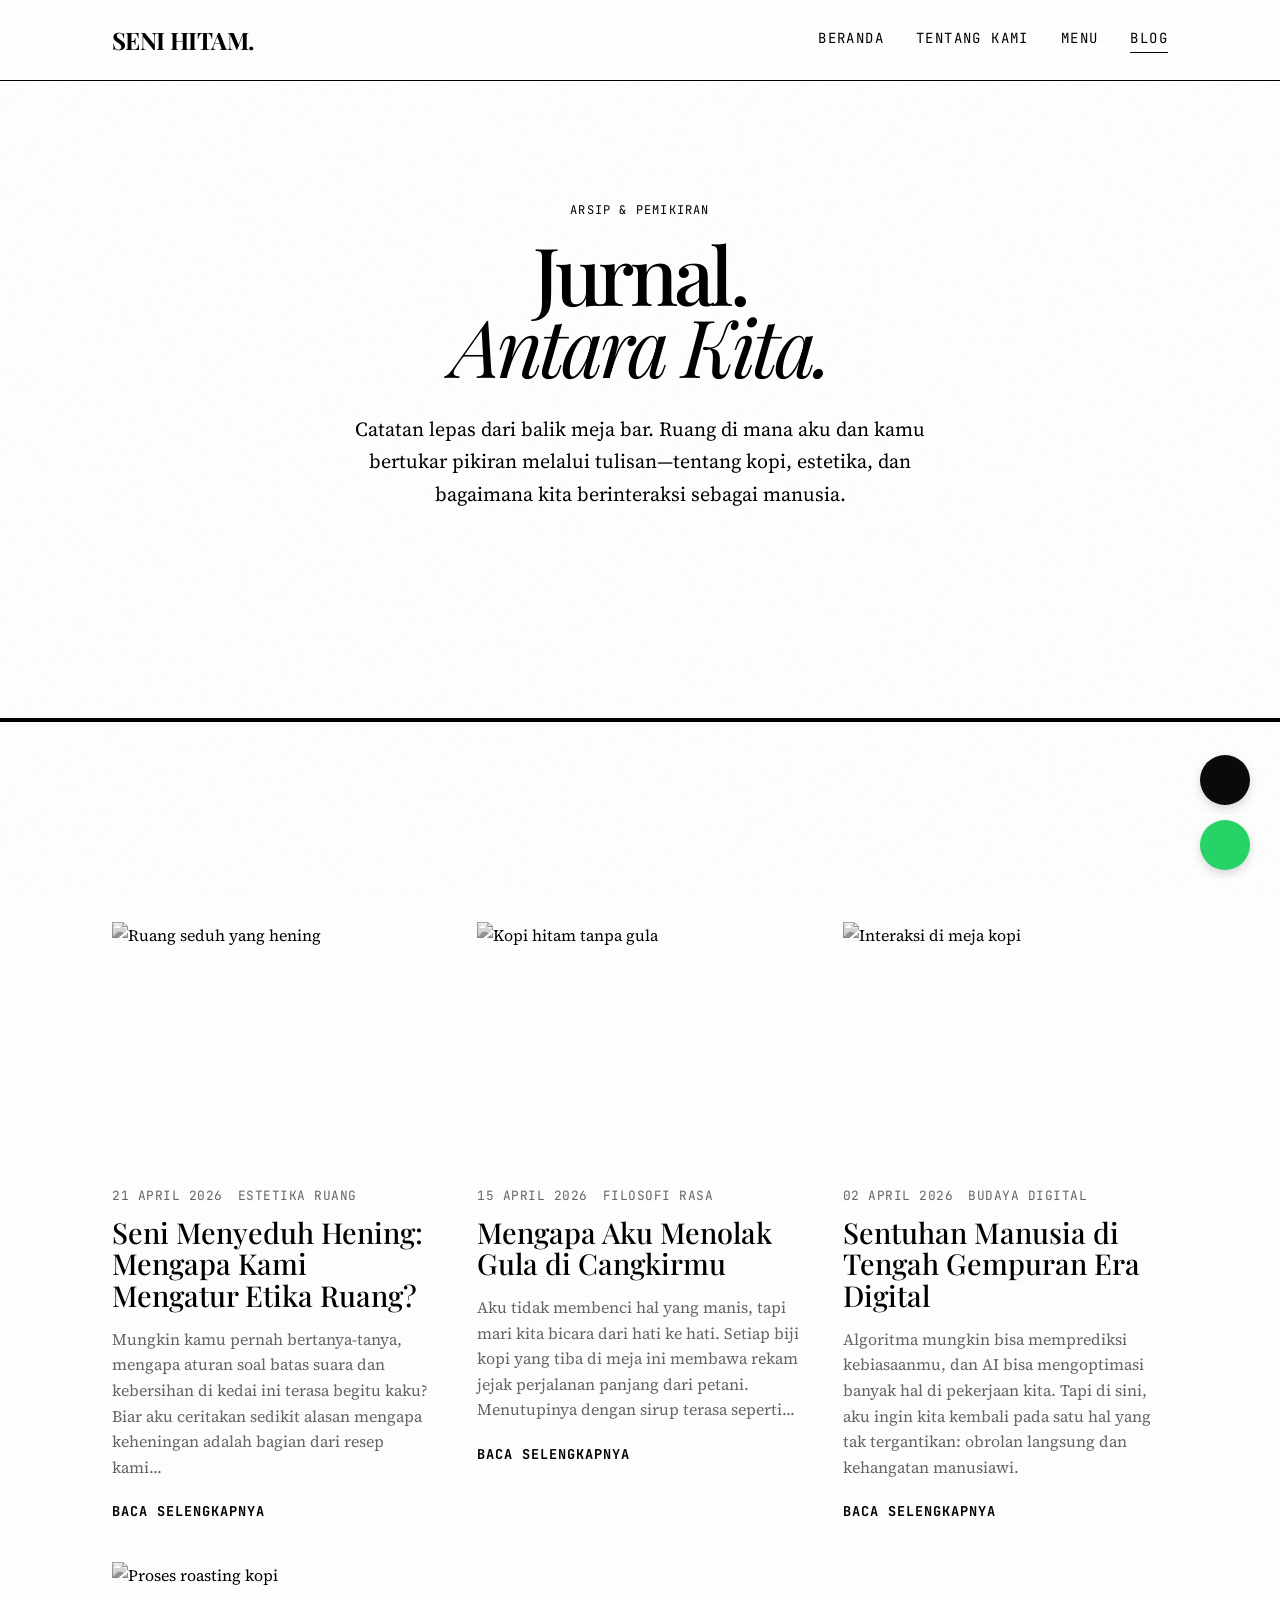
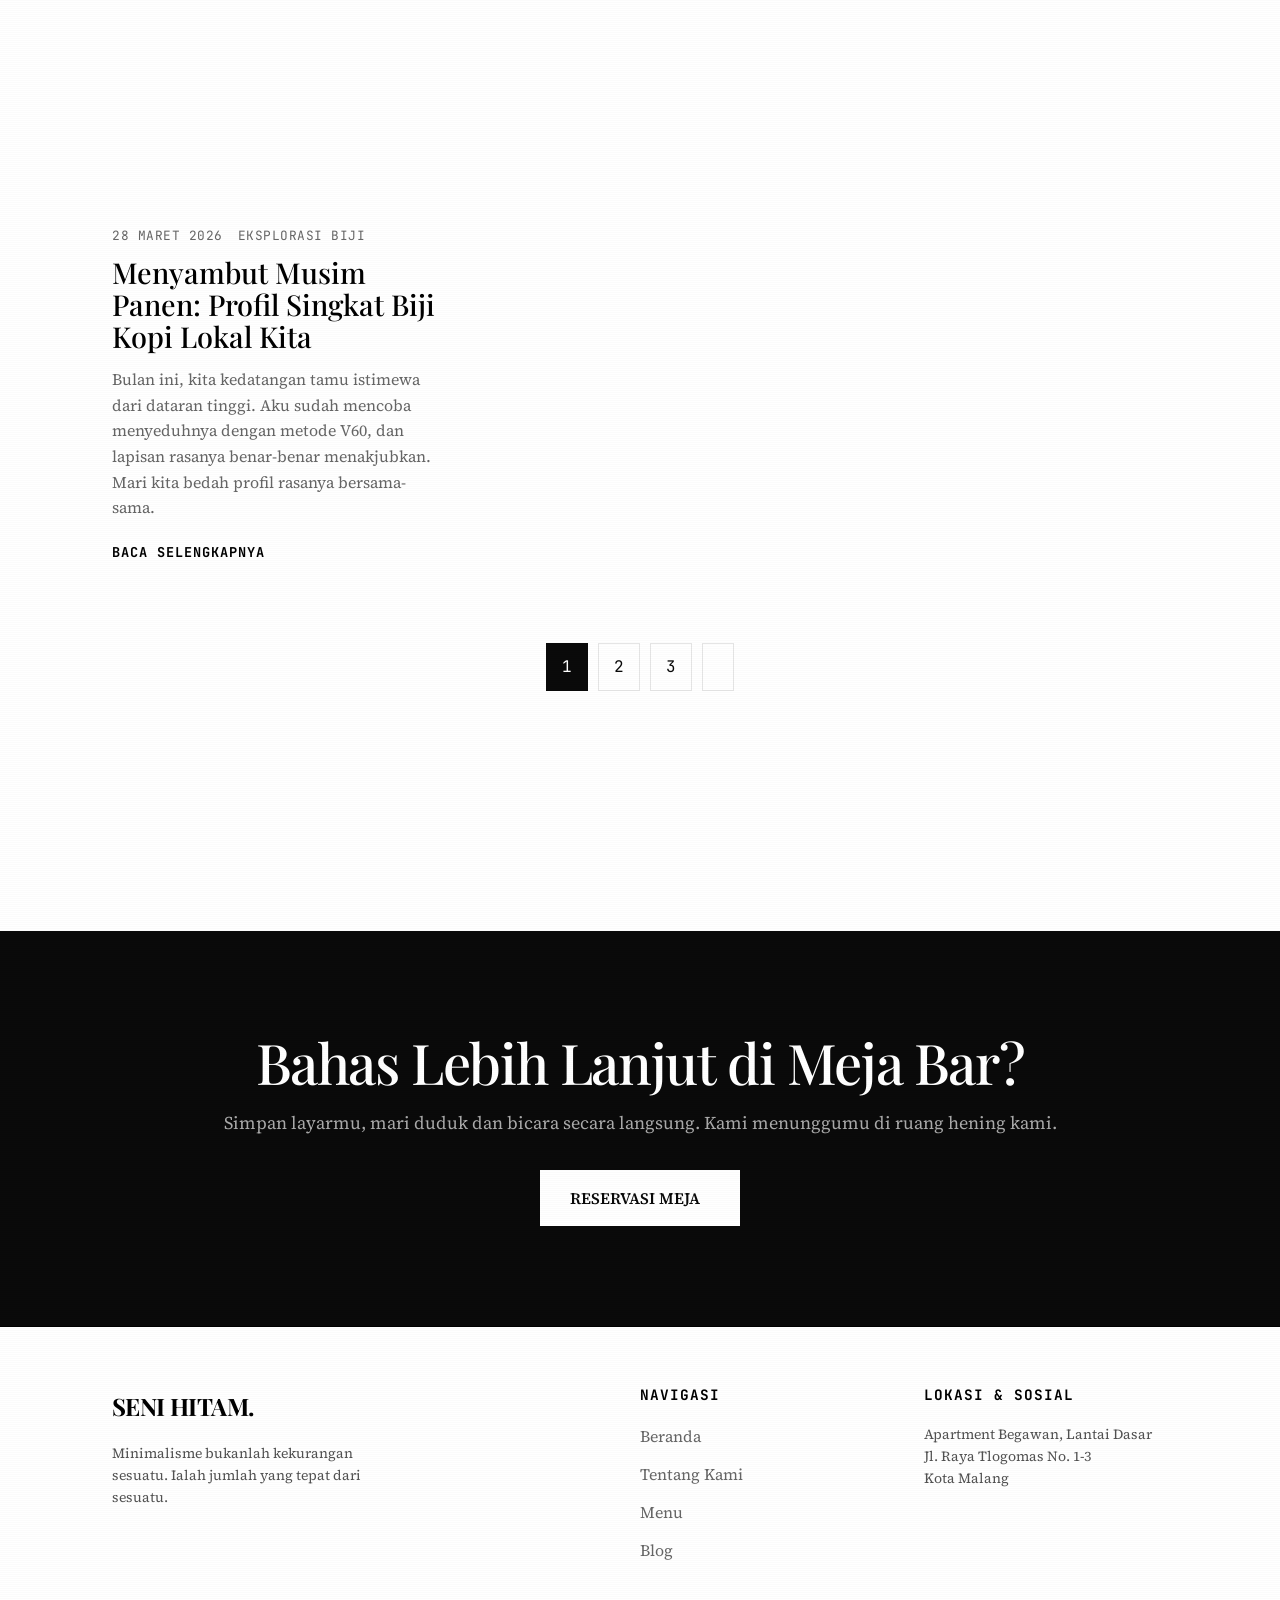
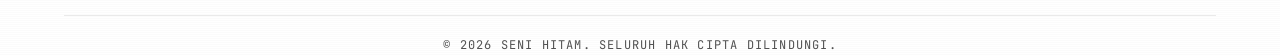
==== blog.html @ de4c5d78 "Add files via upload" ====
<!DOCTYPE html>
<html lang="id">

<head>
    <meta charset="UTF-8">
    <meta name="viewport" content="width=device-width, initial-scale=1.0">

    <title>Jurnal & Pemikiran | Seni Hitam - Malang</title>
    <meta name="description"
        content="Catatan, pemikiran, dan eksplorasi Seni Hitam tentang kopi murni, estetika ruang, dan interaksi manusia di kedai kami di Malang.">
    <meta name="keywords"
        content="blog seni hitam, jurnal kopi, artikel kopi minimalis, etika ngopi, kopi tanpa gula malang, cerita kedai kopi">
    <meta name="author" content="Seni Hitam">
    <meta name="robots" content="index, follow">
    <link rel="canonical" href="https://domainkamu.com/blog.html">

    <link rel="icon" type="image/x-icon" href="favicon.ico">
    <link rel="apple-touch-icon" sizes="180x180" href="apple-touch-icon.png">

    <meta property="og:type" content="website">
    <meta property="og:title" content="Jurnal & Pemikiran | Seni Hitam">
    <meta property="og:description"
        content="Membaca esensi di balik setiap seduhan. Temukan pemikiran kami tentang kopi, ruang, dan interaksi manusia.">
    <meta property="og:url" content="https://domainkamu.com/blog.html">
    <meta property="og:image"
        content="https://images.unsplash.com/photo-1447933601403-0c6688de566e?q=80&w=1200&auto=format&fit=crop">
    <meta name="twitter:card" content="summary_large_image">

    <script type="application/ld+json">
    {
      "@context": "https://schema.org",
      "@graph": [
        {
          "@type": "Blog",
          "name": "Jurnal Seni Hitam",
          "url": "https://domainkamu.com/blog.html",
          "description": "Kumpulan artikel dan pemikiran tentang kopi dan ruang seduh minimalis.",
          "publisher": {
            "@type": "Organization",
            "name": "Seni Hitam"
          }
        },
        {
          "@type": "CafeOrCoffeeShop",
          "name": "Seni Hitam",
          "image": "https://images.unsplash.com/photo-1514432324607-a09d9b4aefdd?q=80&w=1200&auto=format&fit=crop",
          "@id": "https://domainkamu.com/#business",
          "url": "https://domainkamu.com/",
          "telephone": "+6281234567890",
          "address": {
            "@type": "PostalAddress",
            "streetAddress": "Apartment Begawan, Lantai Dasar, Jl. Raya Tlogomas No. 1-3",
            "addressLocality": "Malang",
            "addressRegion": "Jawa Timur",
            "addressCountry": "ID"
          }
        }
      ]
    }
    </script>

    <link rel="preconnect" href="https://fonts.googleapis.com">
    <link rel="preconnect" href="https://fonts.gstatic.com" crossorigin>
    <link
        href="https://fonts.googleapis.com/css2?family=JetBrains+Mono:wght@400;500;700&family=Playfair+Display:ital,wght@0,400;0,600;0,700;1,400&family=Source+Serif+4:ital,opsz,wght@0,8..60,400;0,8..60,600;1,8..60,400&display=swap"
        rel="stylesheet">

    <link rel="stylesheet" href="style.css">

    <style>
        /* CSS Bawaan dari file Index */
        .cta-section { background-color: #0a0a0a; color: #ffffff; padding: 100px 0; text-align: center; }
        .cta-section h2 { color: #ffffff; }
        .cta-btn { background-color: #ffffff; color: #0a0a0a; padding: 15px 30px; font-weight: 600; display: inline-flex; align-items: center; gap: 10px; transition: background 0.3s; }
        .cta-btn:hover { background-color: #e5e5e5; }

        .footer-grid { display: grid; grid-template-columns: 2fr 1fr 1fr; gap: 40px; }
        .footer-title { font-family: 'JetBrains Mono', monospace; font-size: 0.9rem; margin-bottom: 20px; font-weight: 700; letter-spacing: 1px; }
        .footer-links { list-style: none; padding: 0; margin: 0; }
        .footer-links li { margin-bottom: 12px; }
        .footer-links a { color: #666; text-decoration: none; transition: color 0.3s; }
        .footer-links a:hover { color: #000; }
        
        @media (max-width: 768px) {
            .footer-grid { grid-template-columns: 1fr; text-align: center; }
            .social-links { justify-content: center; }
        }

        .floating-container { position: fixed; bottom: 30px; right: 30px; display: flex; flex-direction: column; gap: 15px; z-index: 999; }
        .float-btn { width: 50px; height: 50px; border-radius: 50%; display: flex; align-items: center; justify-content: center; color: white; text-decoration: none; box-shadow: 0 4px 10px rgba(0, 0, 0, 0.15); transition: transform 0.3s, opacity 0.3s; }
        .float-btn:hover { transform: translateY(-3px); }
        .wa-btn { background-color: #25D366; }
        .top-btn { background-color: #0a0a0a; opacity: 0; pointer-events: none; }
        .top-btn.visible { opacity: 1; pointer-events: auto; }

        /* CSS Khusus Layout Blog */
        .blog-header { text-align: center; margin-bottom: 60px; }
        .blog-grid { display: grid; grid-template-columns: repeat(auto-fit, minmax(320px, 1fr)); gap: 40px; margin-top: 40px; }
        
        .blog-card { display: flex; flex-direction: column; text-decoration: none; color: inherit; group; }
        .blog-card-image-wrapper { overflow: hidden; margin-bottom: 20px; aspect-ratio: 4/3; }
        .blog-card-image { width: 100%; height: 100%; object-fit: cover; filter: grayscale(100%); transition: transform 0.5s ease, filter 0.5s ease; }
        .blog-card:hover .blog-card-image { filter: grayscale(0%); transform: scale(1.05); }
        
        .blog-meta { font-family: 'JetBrains Mono', monospace; font-size: 0.8rem; color: #666; margin-bottom: 10px; display: flex; gap: 15px; text-transform: uppercase; letter-spacing: 0.5px; }
        .blog-title { font-family: 'Playfair Display', serif; font-size: 1.8rem; margin-bottom: 15px; transition: color 0.3s; }
        .blog-card:hover .blog-title { color: #555; }
        .blog-excerpt { color: #666; line-height: 1.6; margin-bottom: 20px; font-family: 'Source Serif 4', serif; }
        
        .read-more { font-family: 'JetBrains Mono', monospace; font-size: 0.85rem; font-weight: 700; text-transform: uppercase; letter-spacing: 1px; display: inline-flex; align-items: center; gap: 5px; }
        .blog-card:hover .read-more { padding-left: 5px; transition: padding 0.3s; }

        /* Pagination Minimalis */
        .pagination { display: flex; justify-content: center; gap: 10px; margin-top: 80px; font-family: 'JetBrains Mono', monospace; }
        .page-number { padding: 10px 15px; border: 1px solid #e5e5e5; color: #0a0a0a; text-decoration: none; transition: all 0.3s; }
        .page-number:hover, .page-number.active { background-color: #0a0a0a; color: #fff; border-color: #0a0a0a; }
    </style>

    <script src="https://unpkg.com/feather-icons" defer></script>
</head>

<body>

    <a href="#main-content" class="skip-link">Lanjut ke Konten Utama</a>

    <header class="header">
        <div class="container">
            <nav class="nav">
                <a href="index.html" class="logo">SENI HITAM.</a>
                <div class="nav-links">
                    <a href="index.html" class="nav-link">BERANDA</a>
                    <a href="tentang.html" class="nav-link">TENTANG KAMI</a>
                    <a href="menu.html" class="nav-link">MENU</a>
                    <a href="blog.html" class="nav-link" style="border-bottom: 1px solid #000;">BLOG</a>
                </div>
                <button class="mobile-menu-toggle" aria-label="Buka Menu" id="menuToggle">
                    <i data-feather="menu" stroke-width="1.5"></i>
                </button>
            </nav>
            <div class="mobile-nav" id="mobileNav">
                <a href="index.html" class="nav-link mobile-link">BERANDA</a>
                <a href="tentang.html" class="nav-link mobile-link">TENTANG KAMI</a>
                <a href="menu.html" class="nav-link mobile-link">MENU</a>
                <a href="blog.html" class="nav-link mobile-link">BLOG</a>
            </div>
        </div>
    </header>

    <main id="main-content">
        
        <section class="hero pb-section" style="padding-top: 120px;">
            <div class="container text-center" style="max-width: 800px; margin: 0 auto;">
                <p class="label-mono mb-4">ARSIP & PEMIKIRAN</p>
                <h1 class="headline-oversized" style="font-size: clamp(3rem, 8vw, 5rem);">
                    Jurnal.<br>
                    <span class="italic-serif">Antara Kita.</span>
                </h1>
                <p class="hero-subtext mt-6" style="margin-left: auto; margin-right: auto;">
                    Catatan lepas dari balik meja bar. Ruang di mana aku dan kamu bertukar pikiran melalui tulisan—tentang kopi, estetika, dan bagaimana kita berinteraksi sebagai manusia.
                </p>
            </div>
        </section>

        <hr class="section-divider">

        <section class="py-section container">
            <div class="blog-grid">
                
                <article>
                    <a href="Seni_menyeduh_hening_mengapa_kami Mengatur_etika_ruang.html" class="blog-card">
                        <div class="blog-card-image-wrapper">
                            <img src="https://images.unsplash.com/photo-1497935586351-b67a49e012bf?q=80&w=800&auto=format&fit=crop" alt="Ruang seduh yang hening" class="blog-card-image" loading="lazy">
                        </div>
                        <div class="blog-meta">
                            <span>21 April 2026</span>
                            <span>Estetika Ruang</span>
                        </div>
                        <h2 class="blog-title">Seni Menyeduh Hening: Mengapa Kami Mengatur Etika Ruang?</h2>
                        <p class="blog-excerpt">Mungkin kamu pernah bertanya-tanya, mengapa aturan soal batas suara dan kebersihan di kedai ini terasa begitu kaku? Biar aku ceritakan sedikit alasan mengapa keheningan adalah bagian dari resep kami...</p>
                        <span class="read-more">BACA SELENGKAPNYA <i data-feather="arrow-right" size="16"></i></span>
                    </a>
                </article>

                <article>
                    <a href="mengapa_aku_menolak_gula di_cangkirmu.html" class="blog-card">
                        <div class="blog-card-image-wrapper">
                            <img src="https://images.unsplash.com/photo-1514432324607-a09d9b4aefdd?q=80&w=800&auto=format&fit=crop" alt="Kopi hitam tanpa gula" class="blog-card-image" loading="lazy">
                        </div>
                        <div class="blog-meta">
                            <span>15 April 2026</span>
                            <span>Filosofi Rasa</span>
                        </div>
                        <h2 class="blog-title">Mengapa Aku Menolak Gula di Cangkirmu</h2>
                        <p class="blog-excerpt">Aku tidak membenci hal yang manis, tapi mari kita bicara dari hati ke hati. Setiap biji kopi yang tiba di meja ini membawa rekam jejak perjalanan panjang dari petani. Menutupinya dengan sirup terasa seperti...</p>
                        <span class="read-more">BACA SELENGKAPNYA <i data-feather="arrow-right" size="16"></i></span>
                    </a>
                </article>

                <article>
                    <a href="Sentuhan manusia_di_engah_gempuran_era_digital.html" class="blog-card">
                        <div class="blog-card-image-wrapper">
                            <img src="https://images.unsplash.com/photo-1509042239860-f550ce710b93?q=80&w=800&auto=format&fit=crop" alt="Interaksi di meja kopi" class="blog-card-image" loading="lazy">
                        </div>
                        <div class="blog-meta">
                            <span>02 April 2026</span>
                            <span>Budaya Digital</span>
                        </div>
                        <h2 class="blog-title">Sentuhan Manusia di Tengah Gempuran Era Digital</h2>
                        <p class="blog-excerpt">Algoritma mungkin bisa memprediksi kebiasaanmu, dan AI bisa mengoptimasi banyak hal di pekerjaan kita. Tapi di sini, aku ingin kita kembali pada satu hal yang tak tergantikan: obrolan langsung dan kehangatan manusiawi.</p>
                        <span class="read-more">BACA SELENGKAPNYA <i data-feather="arrow-right" size="16"></i></span>
                    </a>
                </article>

                <article>
                    <a href="menyambut_musim_Panen_profil_singkat_biji_kopi_lokal_kita.html" class="blog-card">
                        <div class="blog-card-image-wrapper">
                            <img src="https://images.unsplash.com/photo-1447933601403-0c6688de566e?q=80&w=800&auto=format&fit=crop" alt="Proses roasting kopi" class="blog-card-image" loading="lazy">
                        </div>
                        <div class="blog-meta">
                            <span>28 Maret 2026</span>
                            <span>Eksplorasi Biji</span>
                        </div>
                        <h2 class="blog-title">Menyambut Musim Panen: Profil Singkat Biji Kopi Lokal Kita</h2>
                        <p class="blog-excerpt">Bulan ini, kita kedatangan tamu istimewa dari dataran tinggi. Aku sudah mencoba menyeduhnya dengan metode V60, dan lapisan rasanya benar-benar menakjubkan. Mari kita bedah profil rasanya bersama-sama.</p>
                        <span class="read-more">BACA SELENGKAPNYA <i data-feather="arrow-right" size="16"></i></span>
                    </a>
                </article>

            </div>

            <div class="pagination">
                <a href="#" class="page-number active" aria-current="page">1</a>
                <a href="#" class="page-number">2</a>
                <a href="#" class="page-number">3</a>
                <a href="#" class="page-number" aria-label="Halaman Selanjutnya"><i data-feather="chevron-right" size="18"></i></a>
            </div>

        </section>

        <section class="cta-section" style="margin-top: 80px;">
            <div class="container">
                <h2 class="text-5xl tracking-tight mb-4">Bahas Lebih Lanjut di Meja Bar?</h2>
                <p class="text-lg text-muted-foreground mb-8" style="color:#aaa;">Simpan layarmu, mari duduk dan bicara secara langsung. Kami menunggumu di ruang hening kami.</p>
                <a href="https://wa.me/6281234567890" target="_blank" class="cta-btn text-decoration-none">
                    RESERVASI MEJA <i data-feather="arrow-right"></i>
                </a>
            </div>
        </section>

    </main>

    <footer class="footer py-8" style="padding-top: 60px;">
        <div class="container footer-grid">
            <div class="footer-brand">
                <div class="logo text-3xl font-bold mb-4" style="font-family: 'Playfair Display', serif;">SENI HITAM.
                </div>
                <p class="text-muted-foreground text-sm" style="max-width: 250px; line-height: 1.6;">
                    Minimalisme bukanlah kekurangan sesuatu. Ialah jumlah yang tepat dari sesuatu.
                </p>
            </div>

            <div>
                <h4 class="footer-title">NAVIGASI</h4>
                <ul class="footer-links">
                    <li><a href="index.html">Beranda</a></li>
                    <li><a href="tentang.html">Tentang Kami</a></li>
                    <li><a href="menu.html">Menu</a></li>
                    <li><a href="blog.html">Blog</a></li>
                </ul>
            </div>

            <div>
                <h4 class="footer-title">LOKASI & SOSIAL</h4>
                <p class="text-sm text-muted-foreground mb-4" style="line-height: 1.6;">
                    Apartment Begawan, Lantai Dasar<br>
                    Jl. Raya Tlogomas No. 1-3<br>
                    Kota Malang
                </p>
                <div class="social-links" style="display: flex; gap: 15px;">
                    <a href="#" aria-label="Instagram"><i data-feather="instagram" size="20" stroke-width="1.5"></i></a>
                    <a href="#" aria-label="Twitter"><i data-feather="twitter" size="20" stroke-width="1.5"></i></a>
                </div>
            </div>
        </div>

        <div class="container"
            style="border-top: 1px solid #eaeaea; margin-top: 40px; padding-top: 20px; text-align: center;">
            <div class="label-mono text-sm text-muted-foreground">© 2026 SENI HITAM. SELURUH HAK CIPTA DILINDUNGI.</div>
        </div>
    </footer>

    <div class="floating-container">
        <a href="#" id="backToTop" class="float-btn top-btn" aria-label="Kembali ke Atas">
            <i data-feather="chevron-up"></i>
        </a>
        <a href="https://wa.me/6281234567890" target="_blank" class="float-btn wa-btn"
            aria-label="Hubungi via WhatsApp">
            <i data-feather="message-circle"></i>
        </a>
    </div>

    <script>
        // Initialize Feather Icons
        window.addEventListener('DOMContentLoaded', (event) => {
            if (typeof feather !== 'undefined') {
                feather.replace();
            }
        });

        // Mobile Menu Toggle
        const menuToggle = document.getElementById('menuToggle');
        const mobileNav = document.getElementById('mobileNav');

        menuToggle.addEventListener('click', () => {
            mobileNav.classList.toggle('active');
            const isActive = mobileNav.classList.contains('active');
            menuToggle.innerHTML = isActive ? '<i data-feather="x" stroke-width="1.5"></i>' : '<i data-feather="menu" stroke-width="1.5"></i>';
            feather.replace();
        });

        // Close mobile menu on link click
        const mobileLinks = document.querySelectorAll('.mobile-link');
        mobileLinks.forEach(link => {
            link.addEventListener('click', () => {
                mobileNav.classList.remove('active');
                menuToggle.innerHTML = '<i data-feather="menu" stroke-width="1.5"></i>';
                feather.replace();
            });
        });

        // Back to Top functionality
        const backToTopBtn = document.getElementById('backToTop');
        window.addEventListener('scroll', () => {
            if (window.scrollY > 300) {
                backToTopBtn.classList.add('visible');
            } else {
                backToTopBtn.classList.remove('visible');
            }
        });

        backToTopBtn.addEventListener('click', (e) => {
            e.preventDefault();
            window.scrollTo({ top: 0, behavior: 'smooth' });
        });
    </script>
</body>

</html>
---- style.css ----
/*
  Minimalist Monochrome Design System
  Core Philosophy: Reduction to Essence. Pure Black & White. Structural Typography.
*/

:root {
  /* Colors */
  --background: #FFFFFF;
  --foreground: #000000;
  --muted: #F5F5F5;
  --muted-foreground: #525252;
  --accent: #000000;
  --accent-foreground: #FFFFFF;
  --border: #000000;
  --border-light: #E5E5E5;
  --card: #FFFFFF;
  --card-foreground: #000000;
  --ring: #000000;

  /* Typography Scales */
  --font-display: 'Playfair Display', Georgia, serif;
  --font-body: 'Source Serif 4', Georgia, serif;
  --font-mono: 'JetBrains Mono', monospace;
}

/* Global Reset & Base */
*, *::before, *::after {
  box-sizing: border-box;
  margin: 0;
  padding: 0;
  border-radius: 0; /* Strict 0px radius rule */
}

html {
  font-size: 16px;
  scroll-behavior: smooth;
}

body {
  background-color: var(--background);
  color: var(--foreground);
  font-family: var(--font-body);
  line-height: 1.625;
  -webkit-font-smoothing: antialiased;
  -moz-osx-font-smoothing: grayscale;
  /* Global Noise Texture */
  background-image: url("data:image/svg+xml,%3Csvg viewBox='0 0 256 256' xmlns='http://www.w3.org/2000/svg'%3E%3Cfilter id='noise'%3E%3CfeTurbulence type='fractalNoise' baseFrequency='0.8' numOctaves='4' stitchTiles='stitch'/%3E%3C/filter%3E%3Crect width='100%25' height='100%25' filter='url(%23noise)'/%3E%3C/svg%3E");
  background-attachment: fixed;
  position: relative;
}

body::before {
  content: "";
  position: fixed;
  top: 0; left: 0; width: 100%; height: 100%;
  pointer-events: none;
  background-color: var(--background);
  opacity: 0.98; /* Ensures the noise is subtle */
  z-index: -1;
}

h1, h2, h3, h4, h5, h6 {
  font-family: var(--font-display);
  font-weight: 500;
  line-height: 1.1;
  color: var(--foreground);
}

a {
  color: var(--foreground);
  text-decoration: none;
}

ul, ol {
  list-style: none;
}

/* Utility Classes */
.text-sm { font-size: 0.875rem; }
.text-base { font-size: 1rem; }
.text-lg { font-size: 1.125rem; }
.text-xl { font-size: 1.25rem; }
.text-2xl { font-size: 1.5rem; }
.text-3xl { font-size: 2rem; }
.text-4xl { font-size: 2.5rem; }
.text-5xl { font-size: 3.5rem; }
.text-8xl { font-size: 8rem; }
.text-9xl { font-size: 10rem; }

.tracking-tighter { letter-spacing: -0.05em; }
.tracking-tight { letter-spacing: -0.025em; }
.tracking-widest { letter-spacing: 0.1em; }

.text-muted-foreground { color: var(--muted-foreground); }
.italic-serif { font-style: italic; font-weight: 400; }
.label-mono {
  font-family: var(--font-mono);
  font-size: 0.75rem;
  letter-spacing: 0.1em;
  text-transform: uppercase;
}

/* Layout */
.container {
  max-width: 72rem; /* 1152px */
  margin: 0 auto;
  padding: 0 1.5rem;
}

@media (min-width: 768px) {
  .container { padding: 0 2rem; }
}

@media (min-width: 1024px) {
  .container { padding: 0 3rem; }
}

.py-section { padding-top: 6rem; padding-bottom: 6rem; }
.pb-section { padding-bottom: 6rem; }
@media (min-width: 768px) {
  .py-section { padding-top: 8rem; padding-bottom: 8rem; }
  .pb-section { padding-bottom: 8rem; }
}
@media (min-width: 1024px) {
  .py-section { padding-top: 10rem; padding-bottom: 10rem; }
  .pb-section { padding-bottom: 10rem; }
}

.grid-2-col {
  display: grid;
  grid-template-columns: 1fr;
  gap: 3rem;
}
@media (min-width: 768px) {
  .grid-2-col { grid-template-columns: 1fr 1fr; gap: 4rem; }
}

.grid-3-col {
  display: grid;
  grid-template-columns: 1fr;
  gap: 2rem;
}
@media (min-width: 768px) {
  .grid-3-col { grid-template-columns: repeat(3, 1fr); }
}

.mb-2 { margin-bottom: 0.5rem; }
.mb-4 { margin-bottom: 1rem; }
.mb-6 { margin-bottom: 1.5rem; }
.mb-8 { margin-bottom: 2rem; }
.mb-12 { margin-bottom: 3rem; }
.mt-4 { margin-top: 1rem; }
.mt-6 { margin-top: 1.5rem; }
.mt-8 { margin-top: 2rem; }
.mx-auto { margin-left: auto; margin-right: auto; }
.w-full { width: 100%; }

/* Borders & Rules */
.section-divider {
  border: none;
  border-top: 4px solid var(--border); /* Thick horizontal rules */
  margin: 0;
}

/* Accessibility / Focus States */
*:focus-visible {
  outline: 3px solid var(--ring);
  outline-offset: 3px;
}
.skip-link {
  position: absolute;
  top: -100px;
  left: 0;
  background: var(--foreground);
  color: var(--background);
  padding: 1rem;
  z-index: 100;
}
.skip-link:focus { top: 0; }

/* Navigation */
.header {
  position: relative;
  border-bottom: 1px solid var(--border);
  background: var(--background);
}
.nav {
  display: flex;
  justify-content: space-between;
  align-items: center;
  height: 5rem;
}
.logo {
  font-family: var(--font-display);
  font-weight: 700;
  font-size: 1.5rem;
  letter-spacing: -0.025em;
}
.nav-links {
  display: none;
  gap: 2rem;
}
@media (min-width: 768px) {
  .nav-links { display: flex; }
}
.nav-link {
  font-family: var(--font-mono);
  font-size: 0.875rem;
  letter-spacing: 0.1em;
  text-transform: uppercase;
  color: var(--foreground);
  transition: all 0ms; /* Instant transition */
  padding-bottom: 2px;
  border-bottom: 2px solid transparent;
}
.nav-link:hover { border-bottom: 2px solid var(--foreground); }

/* Mobile Menu */
.mobile-menu-toggle {
  display: flex;
  align-items: center;
  justify-content: center;
  width: 44px;
  height: 44px;
  background: transparent;
  border: none;
  cursor: pointer;
  color: var(--foreground);
}
@media (min-width: 768px) {
  .mobile-menu-toggle { display: none; }
}
.mobile-nav {
  display: none;
  flex-direction: column;
  padding: 2rem 0;
  border-top: 1px solid var(--border);
  background: var(--background);
  position: absolute;
  top: 100%;
  left: 0;
  width: 100%;
  z-index: 50;
  box-shadow: 0 4px 0 #000; /* Subtle stark line */
}
.mobile-nav.active {
  display: flex;
}
.mobile-nav .nav-link {
  padding: 1rem 1.5rem;
  font-size: 1.25rem;
  border-bottom: 1px solid var(--border-light);
}

/* Heroes */
.hero {
  padding-top: 6rem;
}
.hero-punctuation {
  display: flex;
  align-items: center;
  gap: 1rem;
  margin-bottom: 2rem;
}
.square-mark {
  width: 16px;
  height: 16px;
  border: 2px solid var(--foreground);
}
.thick-rule {
  height: 4px;
  background-color: var(--foreground);
  flex-grow: 1;
  max-width: 100px;
}
.headline-oversized {
  font-size: 4rem; /* Base, scales up */
  line-height: 0.9;
  letter-spacing: -0.05em;
  margin-bottom: 2rem;
  word-wrap: break-word; /* Ensure it wraps on narrow screens */
  overflow-wrap: break-word;
}
@media (min-width: 768px) {
  .headline-oversized { font-size: 7rem; }
}
@media (min-width: 1024px) {
  .headline-oversized { font-size: 9rem; max-width: 100%; }
}

.hero-subtext {
  font-size: 1.25rem;
  max-width: 600px;
  margin-bottom: 3rem;
}
.hero-cta {
  display: flex;
  flex-wrap: wrap;
  gap: 1rem;
}

/* Buttons */
.btn {
  display: inline-flex;
  align-items: center;
  justify-content: center;
  gap: 0.5rem;
  padding: 1rem 2rem;
  font-family: var(--font-mono);
  font-size: 0.875rem;
  font-weight: 500;
  letter-spacing: 0.1em;
  text-transform: uppercase;
  cursor: pointer;
  border: none;
  transition: all 100ms; /* Instant mostly */
  min-height: 44px;
}
.btn-primary {
  background-color: var(--foreground);
  color: var(--background);
  border: 2px solid var(--foreground);
}
.btn-primary:hover {
  background-color: var(--background);
  color: var(--foreground);
}
.btn-outline {
  background-color: transparent;
  color: var(--foreground);
  border: 2px solid var(--foreground);
}
.btn-outline:hover {
  background-color: var(--foreground);
  color: var(--background);
}
.btn-ghost {
  background-color: transparent;
  color: var(--foreground);
  padding: 1rem;
}
.btn-ghost:hover {
  text-decoration: underline;
}

/* Specific Textures */
.section-texture-grid {
  position: relative;
}
.section-texture-grid::before {
  content: "";
  position: absolute;
  top: 0; left: 0; width: 100%; height: 100%;
  background-image:
    linear-gradient(#000000 1px, transparent 1px),
    linear-gradient(90deg, #000000 1px, transparent 1px);
  background-size: 40px 40px;
  opacity: 0.02;
  pointer-events: none;
  z-index: 0;
}
.section-texture-grid > * { position: relative; z-index: 1; }

.texture-vertical-lines {
  position: relative;
}
.texture-vertical-lines::before {
  content: "";
  position: absolute;
  top: 0; left: 0; width: 100%; height: 100%;
  background-image: repeating-linear-gradient(
    90deg,
    transparent,
    transparent 1px,
    #ffffff 1px,
    #ffffff 2px
  );
  background-size: 4px 100%;
  opacity: 0.05;
  pointer-events: none;
  z-index: 0;
}
.texture-vertical-lines > * { position: relative; z-index: 1; }

/* About Section & Image Hover */
.drop-cap-paragraph p:first-child::first-letter {
  float: left;
  font-family: var(--font-display);
  font-size: 4.5rem;
  line-height: 4rem;
  padding: 0.5rem;
  margin-right: 1rem;
  margin-bottom: 0.25rem;
  border: 2px solid var(--border);
  font-weight: 400;
  color: var(--foreground);
}
.about-image-wrapper {
  position: relative;
}
.monochrome-image-container {
  position: relative;
  overflow: hidden;
  border: 2px solid var(--border);
  transition: all 100ms;
}
.monochrome-image-container:hover {
  border-width: 4px;
}
.monochrome-image {
  width: 100%;
  height: auto;
  aspect-ratio: 4 / 5;
  object-fit: cover;
  filter: grayscale(100%);
  transition: filter 300ms, transform 300ms;
}
.monochrome-image-container:hover .monochrome-image {
  transform: scale(105%);
  filter: grayscale(0%);
}

/* Menu Grid */
.menu-grid {
  display: grid;
  grid-template-columns: 1fr;
  gap: 4rem;
  margin-top: 4rem;
}
@media (min-width: 768px) {
  .menu-grid { grid-template-columns: 1fr 1fr; }
}
.category-title {
  font-size: 2rem;
  border-bottom: 4px solid var(--border);
  padding-bottom: 1rem;
  margin-bottom: 2rem;
}
.menu-item {
  padding: 1.5rem 0;
  border-bottom: 1px solid var(--border-light);
  transition: all 100ms;
}
.menu-item:hover {
  border-bottom-color: var(--foreground);
  padding-left: 0.5rem;
}
.item-header {
  display: flex;
  justify-content: space-between;
  align-items: baseline;
  margin-bottom: 0.5rem;
}
.item-name {
  font-family: var(--font-display);
  font-size: 1.5rem;
}
.item-price {
  font-family: var(--font-mono);
  font-weight: 500;
}
.item-price::before { content: "IDR "; font-size: 0.75rem; }
.item-price::after { content: "K"; }
.item-desc {
  color: var(--muted-foreground);
  font-size: 0.875rem;
}

/* Feature Cards */
.card {
  padding: 2rem;
  border: 1px solid var(--border);
  background-color: var(--background);
  transition: all 100ms; /* Instant interaction requirement */
}
.feature-card:hover {
  background-color: var(--foreground);
  color: var(--background);
}
.feature-card .card-icon {
  margin-bottom: 1rem;
}

/* Inverted Section */
.inverted-section {
  background-color: var(--foreground);
  color: var(--background);
}
.testimonial-quote {
  font-family: var(--font-display);
  font-size: 2rem;
  font-style: italic;
  line-height: 1.4;
  max-width: 800px;
  margin: 0 auto;
}
@media (min-width: 768px) {
  .testimonial-quote { font-size: 3rem; }
}

/* Form */
.form-container {
  background-color: var(--background);
  border: 1px solid var(--border);
  padding: 2rem;
}
@media (min-width: 768px) {
  .form-container { padding: 3rem; }
}
.input-group input {
  width: 100%;
  padding: 1rem 0;
  font-family: var(--font-body);
  font-size: 1rem;
  color: var(--foreground);
  background-color: transparent;
  border: none;
  border-bottom: 2px solid var(--border);
  transition: all 100ms;
}
.input-group input::placeholder {
  color: var(--muted-foreground);
  font-style: italic;
}
.input-group input:focus {
  outline: none;
  border-bottom-width: 4px;
}

/* Footer */
.footer {
  border-top: 1px solid var(--border);
}
.foot-flex {
  display: flex;
  flex-direction: column;
  gap: 2rem;
  align-items: center;
  text-align: center;
}
@media (min-width: 768px) {
  .foot-flex {
    flex-direction: row;
    justify-content: space-between;
    text-align: left;
  }
}
.social-links {
  display: flex;
  gap: 1.5rem;
}

/* Text alignment helpers */
.text-center { text-align: center; }

/* Global background pattern layer to respect Minimalist Monochrome rule */
body::after {
  content: "";
  position: absolute;
  top: 0; left: 0; width: 100%; height: 100%;
  background-image: repeating-linear-gradient(
    0deg,
    transparent,
    transparent 1px,
    #000 1px,
    #000 2px
  );
  background-size: 100% 4px;
  opacity: 0.015;
  pointer-events: none;
  z-index: 100;
  /* Mask it out on mobile to prevent weird moire */
}
@media (max-width: 768px) {
  body::after { display: none; }
}
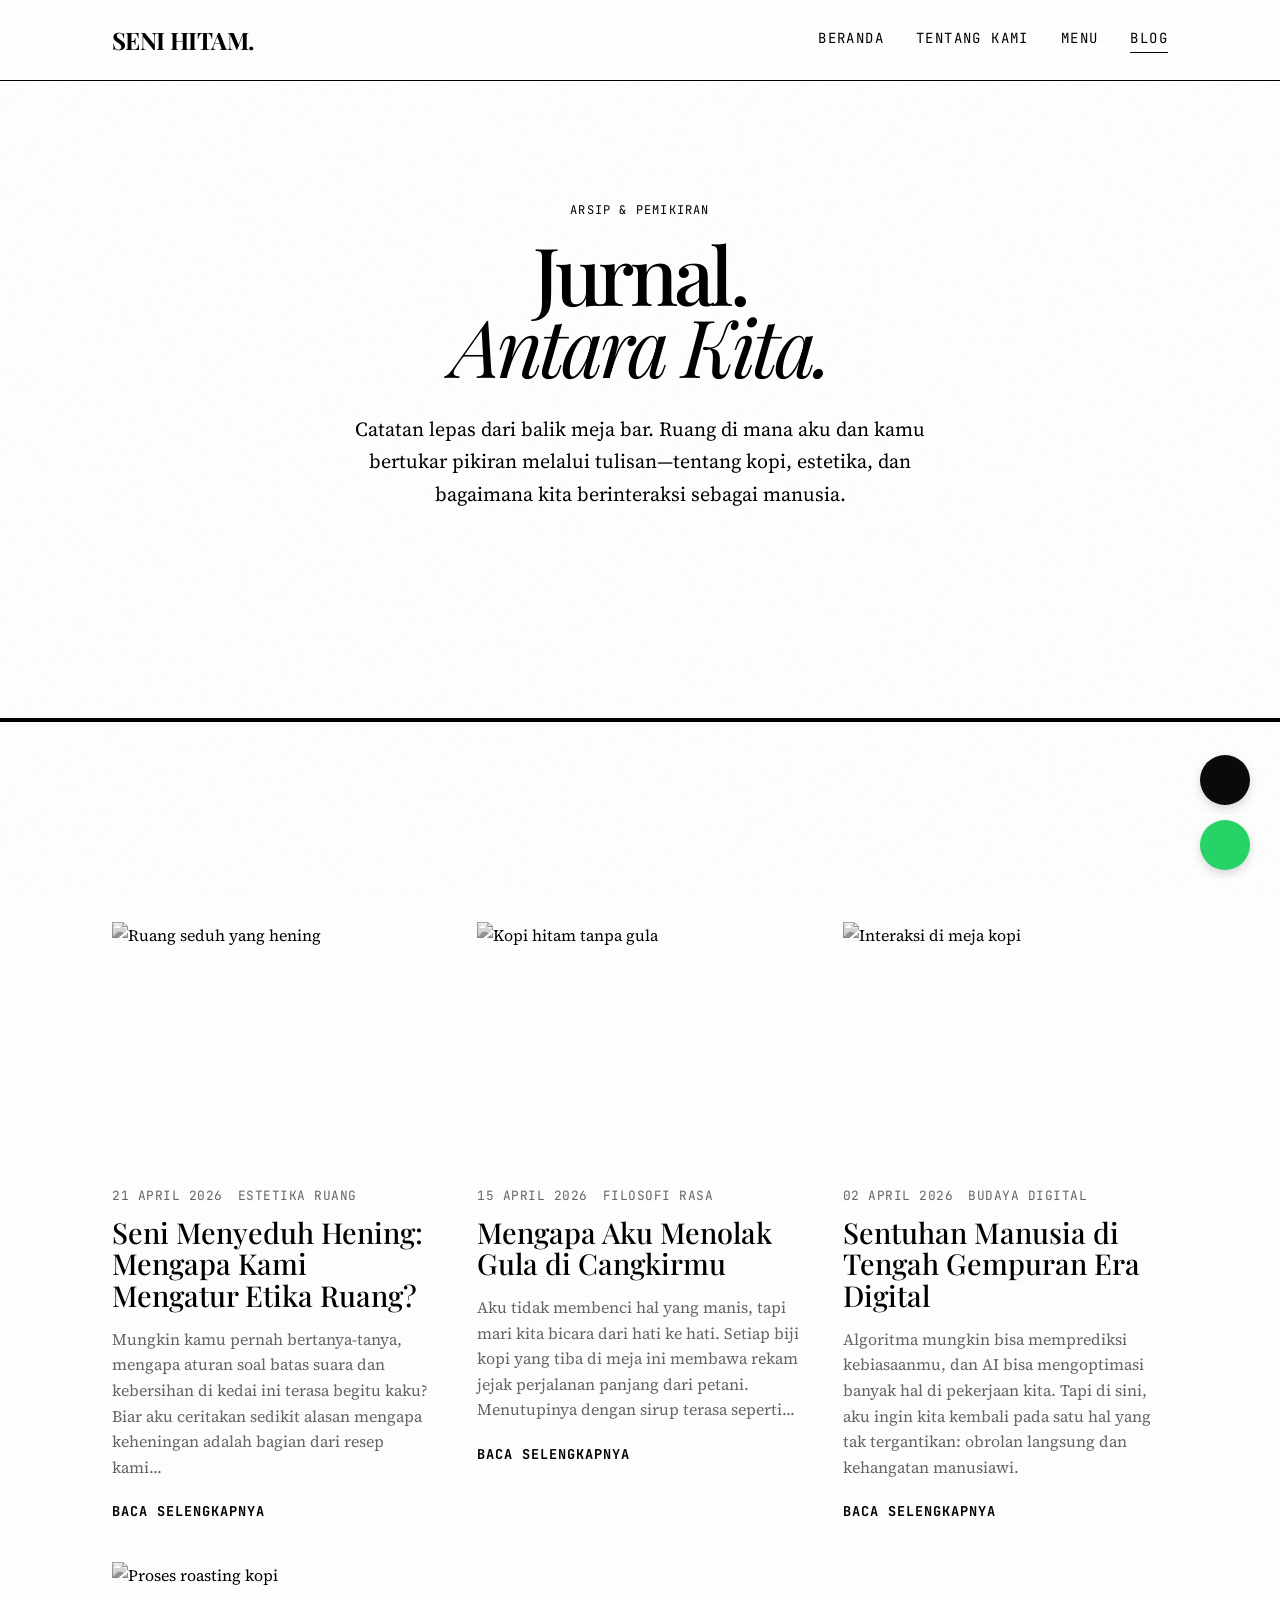
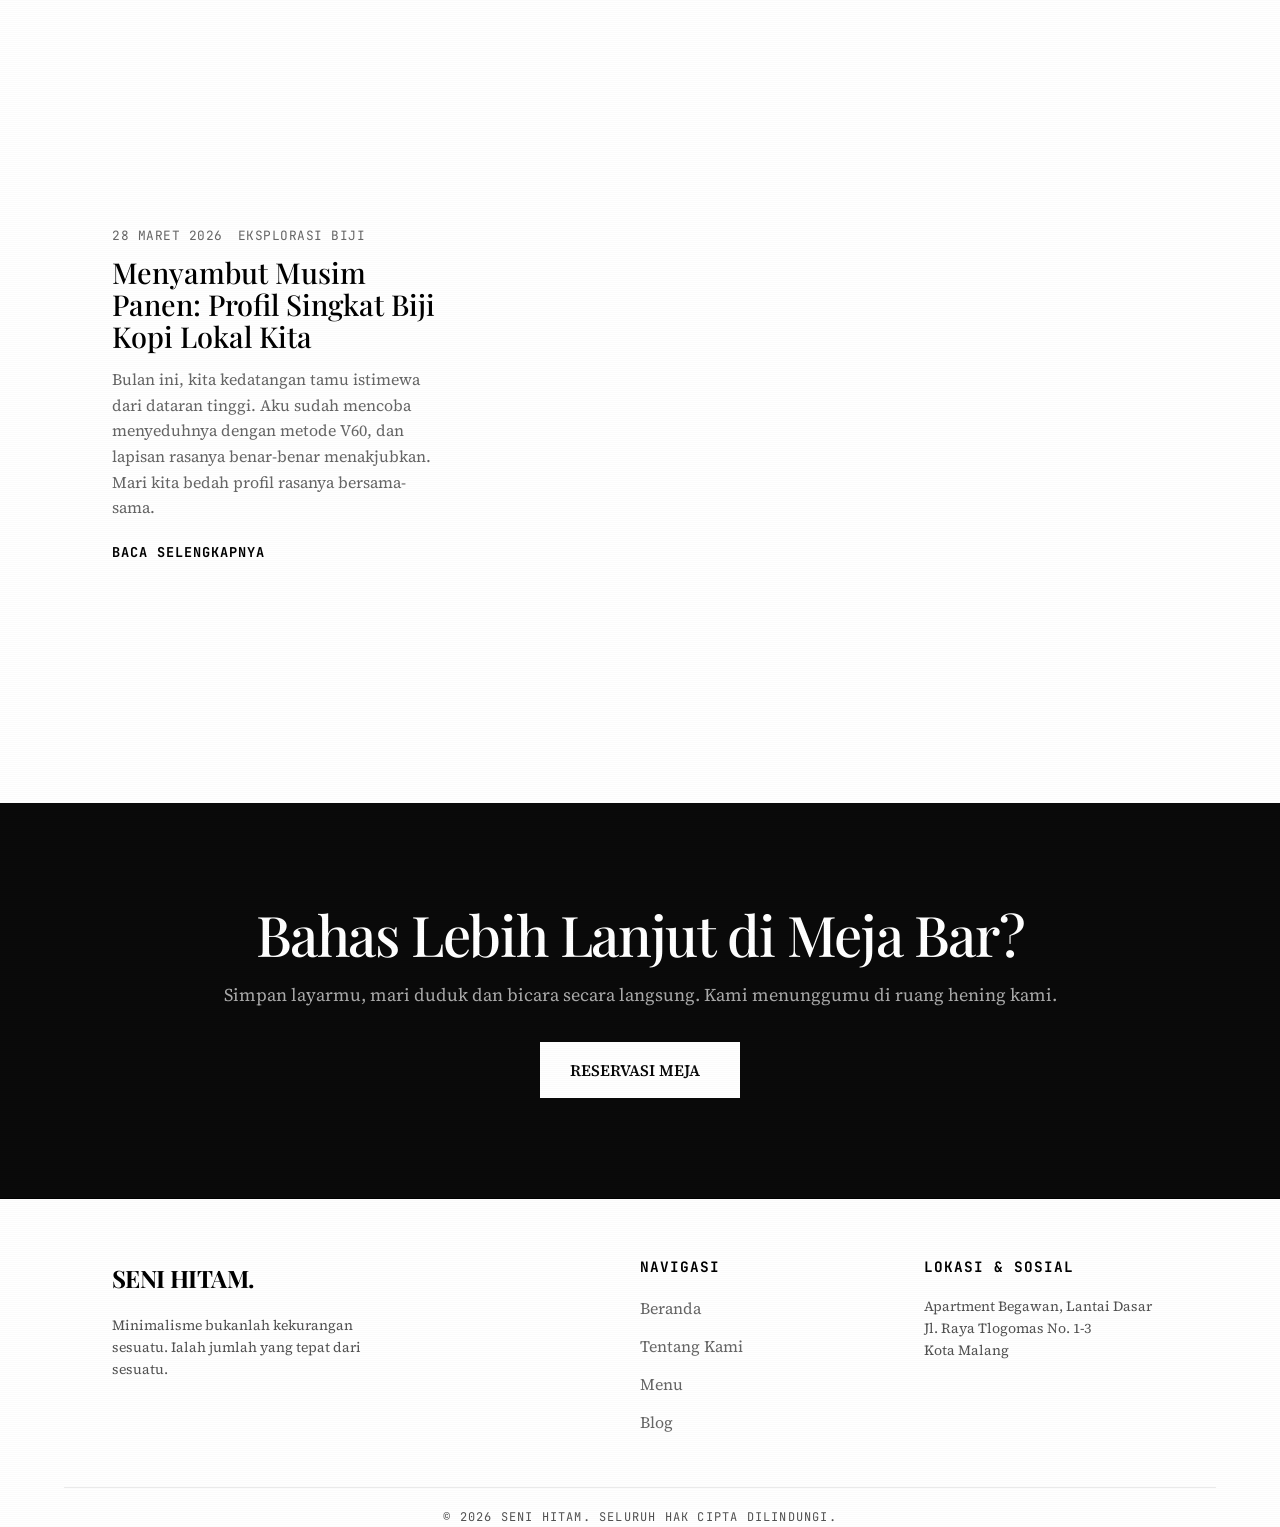
==== commit d1a55515: "Add files via upload" ====
--- a/blog.html
+++ b/blog.html
@@ -228,13 +228,6 @@
 
             </div>
 
-            <div class="pagination">
-                <a href="#" class="page-number active" aria-current="page">1</a>
-                <a href="#" class="page-number">2</a>
-                <a href="#" class="page-number">3</a>
-                <a href="#" class="page-number" aria-label="Halaman Selanjutnya"><i data-feather="chevron-right" size="18"></i></a>
-            </div>
-
         </section>
 
         <section class="cta-section" style="margin-top: 80px;">
